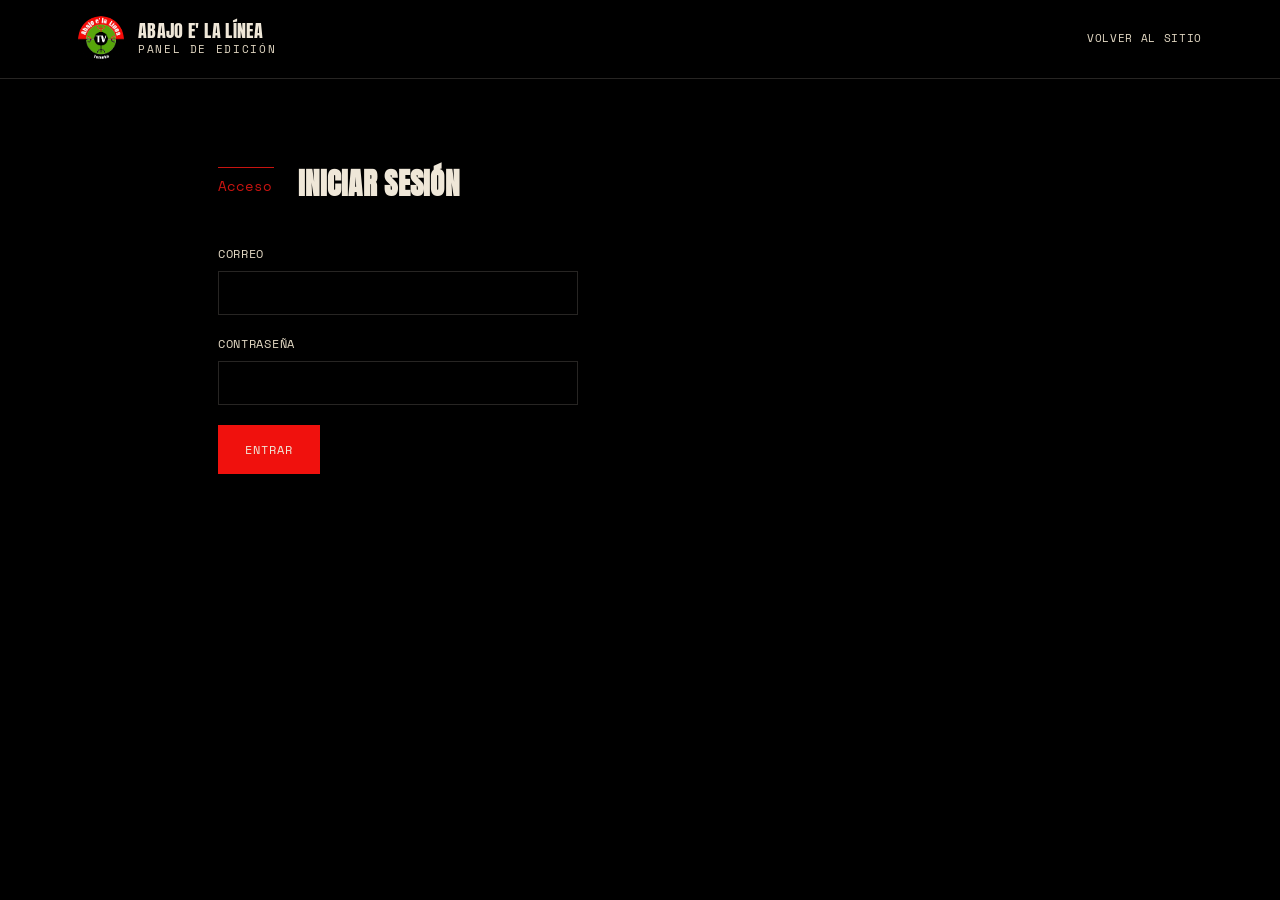
==== admin.html @ 312f8bff "Agregar panel de edición propio para publicar noticias manualmente - admin.html/admin.js: login con " ====
<!DOCTYPE html>
<html lang="es">
<head>
<meta charset="UTF-8">
<meta name="viewport" content="width=device-width, initial-scale=1.0">
<meta name="robots" content="noindex, nofollow">
<title>Panel de edición — Abajo e' la Línea</title>
<link rel="icon" type="image/png" href="logo.png">
<link rel="stylesheet" href="style.css">
</head>
<body>

<link rel="preconnect" href="https://fonts.googleapis.com">
<link href="https://fonts.googleapis.com/css2?family=Anton&family=Bitter:wght@400;500;600;700&family=Space+Mono:wght@400;700&display=swap" rel="stylesheet">

<header>
  <div class="header-inner">
    <div class="wordmark">
      <img src="logo.png" alt="Abajo e' la Línea TV" class="logo-img">
      <div class="wordmark-text">
        <span>Abajo e' la Línea</span>
        <span>Panel de edición</span>
      </div>
    </div>
    <nav>
      <a href="index.html">Volver al sitio</a>
    </nav>
    <button id="logoutBtn" class="live-pill" style="display:none; background:transparent; border:1px solid var(--cream-dim); cursor:pointer;">Cerrar sesión</button>
  </div>
</header>

<section id="admin">
  <div class="wrap" style="max-width:900px;">

    <!-- Login -->
    <form id="loginForm">
      <div class="section-head">
        <div class="section-num">Acceso</div>
        <h2 class="section-title" style="font-size:1.8rem;">Iniciar sesión</h2>
      </div>
      <div class="admin-field">
        <label for="email">Correo</label>
        <input type="email" id="email" required autocomplete="username">
      </div>
      <div class="admin-field">
        <label for="password">Contraseña</label>
        <input type="password" id="password" required autocomplete="current-password">
      </div>
      <p id="loginError" style="color:var(--red); font-size:0.85rem; display:none;"></p>
      <button type="submit" class="btn btn-solid">Entrar</button>
    </form>

    <!-- Panel -->
    <div id="panel" style="display:none;">
      <div class="section-head">
        <div class="section-num" id="formModeLabel">Nueva</div>
        <h2 class="section-title" style="font-size:1.8rem;">Publicación</h2>
      </div>

      <form id="articleForm">
        <input type="hidden" id="articleId">

        <div class="admin-field">
          <label for="title">Título</label>
          <input type="text" id="title" required>
        </div>

        <div class="admin-field">
          <label for="slug">Slug <button type="button" id="genSlug" class="btn btn-ghost" style="padding:4px 10px; font-size:0.65rem;">Generar desde título</button></label>
          <input type="text" id="slug" required>
        </div>

        <div class="admin-field">
          <label for="category">Categoría</label>
          <select id="category">
            <option value="Deportes">Deportes</option>
            <option value="Cultura">Cultura</option>
            <option value="Comunidad">Comunidad</option>
          </select>
        </div>

        <div class="admin-field">
          <label for="summary">Bajada (resumen corto)</label>
          <textarea id="summary" rows="2" required></textarea>
        </div>

        <div class="admin-field">
          <label for="content">Contenido (un párrafo por línea)</label>
          <textarea id="content" rows="8" required></textarea>
        </div>

        <div class="admin-field">
          <label for="imageFile">Imagen (sube un archivo o pega una URL abajo)</label>
          <input type="file" id="imageFile" accept="image/*">
        </div>
        <div class="admin-field">
          <label for="imageUrl">URL de imagen</label>
          <input type="text" id="imageUrl" placeholder="https://...">
        </div>

        <div class="admin-field">
          <label for="sourceUrl">Fuente original (link de Instagram, opcional)</label>
          <input type="text" id="sourceUrl" placeholder="https://www.instagram.com/p/...">
        </div>

        <div class="admin-field">
          <label for="author">Autor</label>
          <input type="text" id="author" value="Abajo e' la Línea">
        </div>

        <div class="admin-field">
          <label for="status">Estado</label>
          <select id="status">
            <option value="published">Publicado</option>
            <option value="draft">Borrador</option>
          </select>
        </div>

        <div class="admin-field">
          <label for="publishedAt">Fecha de publicación</label>
          <input type="datetime-local" id="publishedAt" required>
        </div>

        <p id="formError" style="color:var(--red); font-size:0.85rem; display:none;"></p>
        <p id="formSuccess" style="color:var(--green); font-size:0.85rem; display:none;"></p>

        <div style="display:flex; gap:12px; margin-top:8px;">
          <button type="submit" class="btn btn-solid" id="saveBtn">Guardar</button>
          <button type="button" class="btn btn-ghost" id="newBtn">Nueva publicación</button>
        </div>
      </form>

      <div class="section-head" style="margin-top:64px;">
        <div class="section-num">Todas</div>
        <h2 class="section-title" style="font-size:1.8rem;">Publicaciones</h2>
      </div>
      <div id="articleList"></div>
    </div>

  </div>
</section>

<script type="module" src="admin.js"></script>

</body>
</html>
---- style.css ----
:root{
    --ink:#000000;
    --ink-soft:#000000;
    --cream:#efe7d8;
    --cream-dim:#e2d8c3;
    --red:#f0110d;
    --red-dark:#a8130f;
    --ochre:#c81410;
    --green:#58a60c;
    --green-deep:#2e5610;
    --line: rgba(239,231,216,0.16);
  }

  *{box-sizing:border-box; margin:0; padding:0;}

  body{
    background:var(--ink);
    color:var(--cream);
    font-family:'Bitter', Georgia, serif;
    line-height:1.55;
    overflow-x:hidden;
  }

  h1,h2,h3, .display{
    font-family:'Anton', 'Arial Narrow', sans-serif;
    text-transform:uppercase;
    letter-spacing:0.01em;
    line-height:0.95;
  }

  .mono{
    font-family:'Space Mono', monospace;
    letter-spacing:0.06em;
    text-transform:uppercase;
  }

  a{color:inherit; text-decoration:none;}

  ::selection{background:var(--red); color:var(--cream);}

  img{max-width:100%; display:block;}

  .wrap{
    max-width:1180px;
    margin:0 auto;
    padding:0 28px;
  }

  /* ---------- HEADER ---------- */
  header{
    position:sticky; top:0; z-index:50;
    background:rgba(0,0,0,0.92);
    backdrop-filter:blur(6px);
    border-bottom:1px solid var(--line);
  }
  .header-inner{
    display:flex; align-items:center; justify-content:space-between;
    padding:16px 28px;
    max-width:1180px; margin:0 auto;
  }
  .wordmark{
    display:flex; align-items:center; gap:14px;
  }
  .logo-img{width:46px; height:46px; border-radius:50%; flex-shrink:0;}
  .wordmark-text{
    font-family:'Anton', sans-serif;
    text-transform:uppercase;
    font-size:1.1rem;
    letter-spacing:0.02em;
    display:flex; flex-direction:column; line-height:0.95;
  }
  .wordmark-text span:first-child{color:var(--cream);}
  .wordmark-text span:last-child{color:var(--cream-dim); font-size:0.62em; letter-spacing:0.15em; margin-top:4px; font-family:'Space Mono',monospace; text-transform:uppercase;}

  nav{display:flex; align-items:center; gap:18px; flex-wrap:wrap;}
  nav a{
    font-family:'Space Mono', monospace;
    font-size:0.7rem;
    text-transform:uppercase;
    letter-spacing:0.06em;
    color:var(--cream-dim);
    position:relative;
    padding-bottom:3px;
    white-space:nowrap;
  }
  nav a:hover{color:var(--cream);}
  nav a::after{
    content:'';
    position:absolute; left:0; bottom:0;
    width:0; height:1px; background:var(--red);
    transition:width .25s ease;
  }
  nav a:hover::after{width:100%;}

  .live-pill{
    display:inline-flex; align-items:center; gap:8px;
    background:var(--red);
    color:var(--cream);
    padding:8px 16px;
    border-radius:100px;
    font-family:'Space Mono', monospace;
    font-size:0.72rem;
    letter-spacing:0.1em;
    white-space:nowrap;
  }
  .live-dot{
    width:8px; height:8px; border-radius:50%;
    background:var(--cream);
    animation:pulse 1.6s ease-in-out infinite;
  }
  @keyframes pulse{
    0%,100%{opacity:1; transform:scale(1);}
    50%{opacity:0.35; transform:scale(0.8);}
  }

  .nav-toggle{display:none;}

  /* ---------- HERO ---------- */
  .hero{
    position:relative;
    padding:64px 0 90px;
    border-bottom:1px solid var(--line);
    overflow:hidden;
  }
  .hero::before{
    content:'';
    position:absolute; inset:0;
    background:#000;
    pointer-events:none;
  }
  .hero-grid{
    position:relative;
    display:grid;
    grid-template-columns:1.05fr 0.95fr;
    gap:56px;
    align-items:center;
  }
  .eyebrow{
    font-family:'Space Mono', monospace;
    font-size:0.75rem;
    letter-spacing:0.16em;
    text-transform:uppercase;
    color:var(--ochre);
    display:flex; align-items:center; gap:10px;
    margin-bottom:18px;
  }
  .eyebrow::before{content:'—'; color:var(--red);}
  h1.hero-title{
    font-size:clamp(2.6rem, 5.4vw, 4.4rem);
    color:var(--cream);
  }
  h1.hero-title em{
    font-style:normal;
    color:var(--red);
    -webkit-text-stroke:1px var(--cream);
  }
  .hero-copy{
    margin-top:22px;
    max-width:46ch;
    color:var(--cream-dim);
    font-size:1.05rem;
  }
  .hero-actions{
    margin-top:32px;
    display:flex; gap:16px; flex-wrap:wrap;
  }
  .btn{
    display:inline-flex; align-items:center; gap:10px;
    padding:14px 26px;
    font-family:'Space Mono', monospace;
    font-size:0.78rem;
    letter-spacing:0.08em;
    text-transform:uppercase;
    border:1px solid var(--cream);
    transition:all .2s ease;
  }
  .btn-solid{background:var(--red); border-color:var(--red); color:var(--cream);}
  .btn-solid:hover{background:var(--red-dark); border-color:var(--red-dark);}
  .btn-ghost:hover{background:var(--red); color:var(--cream); border-color:var(--red);}

  .player-card{
    position:relative;
    background:var(--ink-soft);
    border:1px solid var(--line);
    padding:14px;
  }
  .player-card::before{
    content:'';
    position:absolute; top:-8px; left:-8px; right:8px; bottom:8px;
    border:1px solid var(--red);
    z-index:-1;
  }
  .player-topbar{
    display:flex; align-items:center; justify-content:space-between;
    margin-bottom:12px;
    padding:0 4px;
  }
  .channel-tag{
    font-family:'Space Mono', monospace;
    font-size:0.72rem;
    letter-spacing:0.08em;
    color:var(--cream-dim);
  }
  .video-frame{
    position:relative;
    width:100%;
    aspect-ratio:16/9;
    background:#000;
    overflow:hidden;
  }
  video{width:100%; height:100%; object-fit:cover; display:block;}
  video:fullscreen{object-fit:contain; background:#000;}
  video:-webkit-full-screen{object-fit:contain; background:#000;}
  .video-msg{
    position:absolute; inset:0;
    display:flex; align-items:center; justify-content:center;
    flex-direction:column; gap:10px;
    padding:20px; text-align:center;
    color:var(--cream-dim);
    font-family:'Space Mono', monospace;
    font-size:0.8rem;
    background:#000;
  }
  .video-msg.hidden{display:none;}
  .player-caption{
    margin-top:12px;
    font-family:'Space Mono', monospace;
    font-size:0.7rem;
    color:var(--cream-dim);
    display:flex; justify-content:space-between; gap:12px; flex-wrap:wrap;
    padding:0 4px;
  }

  /* ---------- SECTIONS shared ---------- */
  section{padding:88px 0;}
  .section-head{
    display:grid;
    grid-template-columns:auto 1fr;
    gap:24px;
    align-items:end;
    margin-bottom:48px;
  }
  .section-num{
    font-family:'Space Mono', monospace;
    font-size:0.85rem;
    color:var(--ochre);
    border-top:1px solid var(--ochre);
    padding-top:8px;
    width:56px;
  }
  .section-title{font-size:clamp(2rem, 3.6vw, 3rem); color:var(--cream);}

  /* ---------- QUIENES SOMOS ---------- */
  .somos{
    background:var(--cream);
    color:var(--ink);
    border-top:1px solid var(--line);
    border-bottom:1px solid var(--line);
  }
  .somos .section-num{color:var(--red); border-top-color:var(--red);}
  .somos-grid{
    display:grid;
    grid-template-columns:1fr 1fr;
    gap:64px;
    align-items:start;
  }
  .somos p{margin-bottom:18px; color:#3a352b; max-width:52ch;}
  .somos p:first-of-type{
    font-size:1.2rem;
    color:var(--ink);
    font-weight:600;
  }
  .flag-strip{
    display:flex; gap:10px; margin-top:24px;
  }
  .flag-strip span{
    width:34px; height:6px; display:block;
  }

  .fact-list{display:flex; flex-direction:column; gap:0;}
  .fact{
    padding:22px 0;
    border-bottom:1px solid rgba(23,20,15,0.14);
    display:grid; grid-template-columns:100px 1fr; gap:20px;
  }
  .fact:first-child{border-top:1px solid rgba(23,20,15,0.14);}
  .fact-label{
    font-family:'Space Mono', monospace;
    font-size:0.7rem;
    letter-spacing:0.08em;
    text-transform:uppercase;
    color:var(--red);
  }
  .fact-value{font-size:1.02rem; color:var(--ink);}

  /* ---------- SINTONIZAR ---------- */
  .sintonizar-grid{
    display:grid;
    grid-template-columns:repeat(3, 1fr);
    gap:1px;
    background:var(--line);
    border:1px solid var(--line);
  }
  .sint-card{
    background:var(--ink);
    padding:36px 30px;
  }
  .sint-card .n{
    font-family:'Anton', sans-serif;
    font-size:2.6rem;
    color:var(--red);
    line-height:1;
    margin-bottom:16px;
  }
  .sint-card h3{
    font-size:1.15rem;
    color:var(--cream);
    margin-bottom:10px;
    letter-spacing:0.01em;
  }
  .sint-card p{color:var(--cream-dim); font-size:0.94rem; max-width:32ch;}

  /* ---------- PROGRAMAS ---------- */
  .programas-grid{
    display:grid;
    grid-template-columns:repeat(3, 1fr);
    gap:24px;
  }
  .prog-card{
    border:1px solid var(--line);
    padding:28px 24px;
    background:var(--ink-soft);
    transition:border-color .2s ease, transform .2s ease;
  }
  .prog-card:hover{border-color:var(--ochre); transform:translateY(-4px);}
  .prog-tag{
    font-family:'Space Mono', monospace;
    font-size:0.68rem;
    color:var(--ochre);
    letter-spacing:0.1em;
    text-transform:uppercase;
    margin-bottom:14px;
    display:block;
  }
  .prog-card h3{font-size:1.3rem; color:var(--cream); margin-bottom:10px;}
  .prog-card p{color:var(--cream-dim); font-size:0.92rem;}

  .note-inline{
    margin-top:28px;
    font-family:'Space Mono', monospace;
    font-size:0.72rem;
    color:var(--ochre);
    border-left:2px solid var(--ochre);
    padding-left:14px;
  }

  .section-subhead{
    display:flex; align-items:center; gap:16px;
    margin-bottom:22px;
  }
  .section-subhead::after{content:''; flex:1; height:1px; background:var(--line);}

  /* ---------- REDES ---------- */
  .redes{
    background:var(--green);
    border-top:1px solid var(--line);
    border-bottom:1px solid var(--line);
  }
  .redes-inner{
    display:flex; align-items:center; justify-content:space-between;
    flex-wrap:wrap; gap:32px;
  }
  .redes h2{color:var(--cream); font-size:clamp(1.8rem,3.4vw,2.6rem); max-width:16ch;}
  .redes p{color:rgba(239,231,216,0.75); margin-top:14px; max-width:42ch;}
  .social-links{display:flex; gap:14px; flex-wrap:wrap;}
  .social-link{
    padding:14px 22px;
    border:1px solid rgba(239,231,216,0.4);
    font-family:'Space Mono', monospace;
    font-size:0.78rem;
    letter-spacing:0.06em;
    text-transform:uppercase;
    color:var(--cream);
  }
  .social-link:hover{background:var(--cream); color:var(--green);}

  /* ---------- FOOTER ---------- */
  footer{padding:56px 0 36px;}
  .footer-grid{
    display:flex; justify-content:space-between; align-items:flex-end;
    flex-wrap:wrap; gap:24px;
    padding-bottom:24px;
    border-bottom:1px solid var(--line);
    margin-bottom:20px;
  }
  .footer-wordmark{font-family:'Anton', sans-serif; font-size:1.4rem; text-transform:uppercase; color:var(--cream);}
  .footer-meta{
    font-family:'Space Mono', monospace;
    font-size:0.7rem;
    color:var(--cream-dim);
    text-align:right;
  }
  .footer-bottom{
    display:flex; justify-content:space-between; flex-wrap:wrap; gap:12px;
    font-family:'Space Mono', monospace;
    font-size:0.68rem;
    color:var(--cream-dim);
  }

  /* ---------- RESPONSIVE ---------- */
  @media (max-width: 900px){
    nav{display:none;}
    .hero-grid{grid-template-columns:1fr;}
    .somos-grid{grid-template-columns:1fr; gap:36px;}
    .sintonizar-grid{grid-template-columns:1fr;}
    .programas-grid{grid-template-columns:1fr;}
    .redes-inner{flex-direction:column; align-items:flex-start;}
  }

  @media (prefers-reduced-motion: reduce){
    .live-dot{animation:none;}
  }

  /* ---------- ADMIN ---------- */
  .admin-field{margin-bottom:20px;}
  .admin-field label{
    display:flex; align-items:center; gap:12px; justify-content:space-between;
    font-family:'Space Mono', monospace;
    font-size:0.72rem;
    letter-spacing:0.06em;
    text-transform:uppercase;
    color:var(--cream-dim);
    margin-bottom:8px;
  }
  .admin-field input[type="text"],
  .admin-field input[type="email"],
  .admin-field input[type="password"],
  .admin-field input[type="datetime-local"],
  .admin-field input[type="file"],
  .admin-field select,
  .admin-field textarea{
    width:100%;
    background:var(--ink-soft);
    border:1px solid var(--line);
    color:var(--cream);
    padding:12px 14px;
    font-family:'Bitter', Georgia, serif;
    font-size:0.95rem;
  }
  .admin-field textarea{resize:vertical;}
  .admin-field input:focus, .admin-field select:focus, .admin-field textarea:focus{
    outline:none; border-color:var(--red);
  }
  #loginForm{max-width:360px;}
  .admin-row{
    display:flex; align-items:center; justify-content:space-between; gap:16px;
    padding:16px 0;
    border-bottom:1px solid var(--line);
    flex-wrap:wrap;
  }
  .admin-row .meta{color:var(--cream-dim); font-family:'Space Mono', monospace; font-size:0.72rem;}
  .admin-row .actions{display:flex; gap:10px;}
  .admin-row .actions button{
    background:transparent; border:1px solid var(--cream-dim); color:var(--cream);
    padding:6px 12px; font-family:'Space Mono', monospace; font-size:0.68rem;
    text-transform:uppercase; cursor:pointer;
  }
  .admin-row .actions button:hover{border-color:var(--red); color:var(--red);}
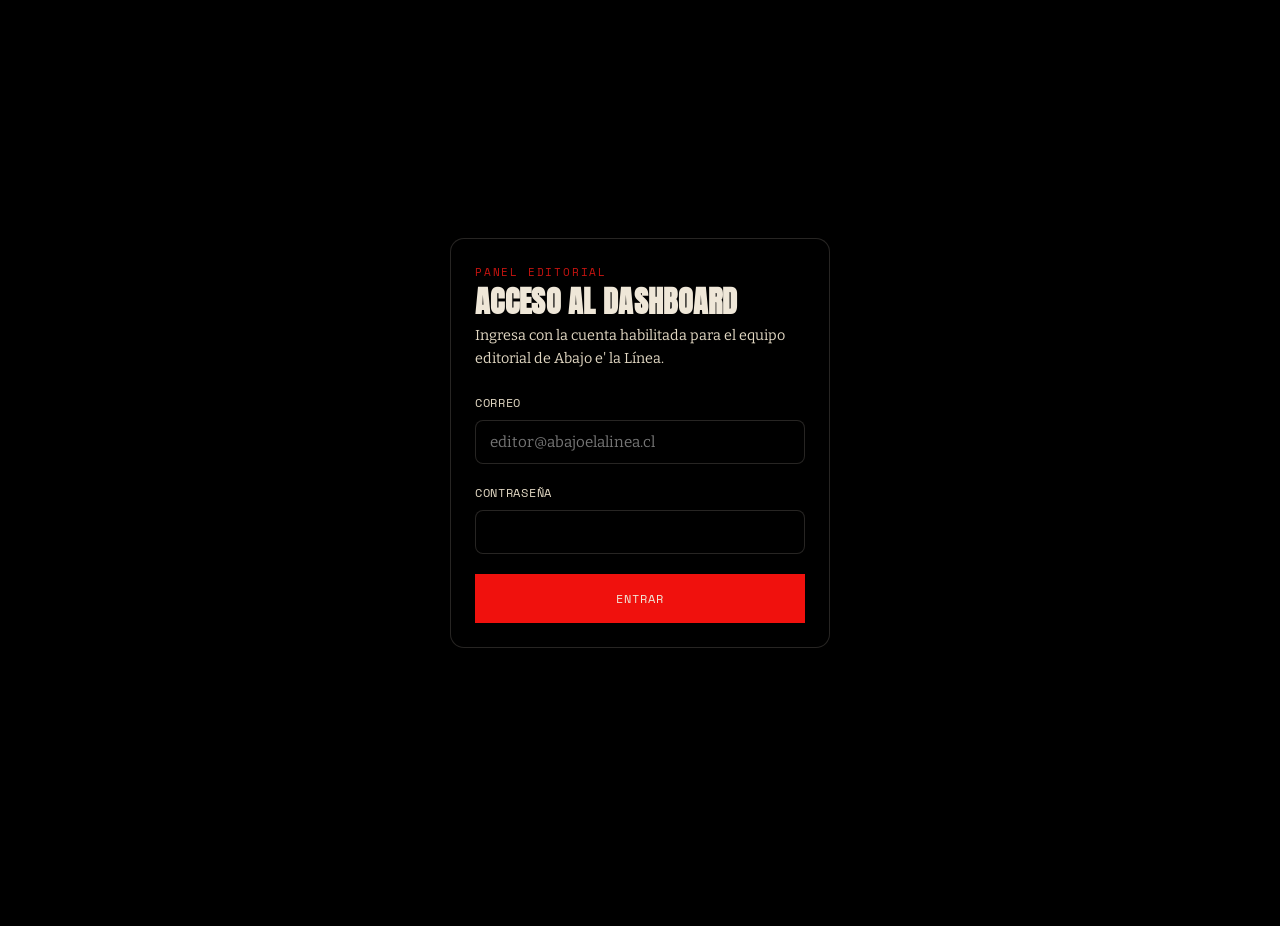
==== commit eff44aa9: "Rediseñar el dashboard con la misma estructura que el panel de Winforma - Barra superior con título," ====
--- a/admin.html
+++ b/admin.html
@@ -4,7 +4,7 @@
 <meta charset="UTF-8">
 <meta name="viewport" content="width=device-width, initial-scale=1.0">
 <meta name="robots" content="noindex, nofollow">
-<title>Panel de edición — Abajo e' la Línea</title>
+<title>Dashboard — Abajo e' la Línea</title>
 <link rel="icon" type="image/png" href="logo.png">
 <link rel="stylesheet" href="style.css">
 </head>
@@ -13,130 +13,150 @@
 <link rel="preconnect" href="https://fonts.googleapis.com">
 <link href="https://fonts.googleapis.com/css2?family=Anton&family=Bitter:wght@400;500;600;700&family=Space+Mono:wght@400;700&display=swap" rel="stylesheet">
 
-<header>
-  <div class="header-inner">
-    <div class="wordmark">
-      <img src="logo.png" alt="Abajo e' la Línea TV" class="logo-img">
-      <div class="wordmark-text">
-        <span>Abajo e' la Línea</span>
-        <span>Panel de edición</span>
-      </div>
-    </div>
-    <nav>
-      <a href="index.html">Volver al sitio</a>
-    </nav>
-    <button id="logoutBtn" class="live-pill" style="display:none; background:transparent; border:1px solid var(--cream-dim); cursor:pointer;">Cerrar sesión</button>
-  </div>
-</header>
-
 <section id="admin">
-  <div class="wrap" style="max-width:900px;">
+  <div class="wrap" style="max-width:1080px; padding-top:40px; padding-bottom:80px;">
 
     <!-- Login -->
-    <form id="loginForm">
-      <div class="section-head">
-        <div class="section-num">Acceso</div>
-        <h2 class="section-title" style="font-size:1.8rem;">Iniciar sesión</h2>
-      </div>
-      <div class="admin-field">
-        <label for="email">Correo</label>
-        <input type="email" id="email" required autocomplete="username">
-      </div>
-      <div class="admin-field">
-        <label for="password">Contraseña</label>
-        <input type="password" id="password" required autocomplete="current-password">
-      </div>
-      <p id="loginError" style="color:var(--red); font-size:0.85rem; display:none;"></p>
-      <button type="submit" class="btn btn-solid">Entrar</button>
-    </form>
+    <div id="loginScreen" style="min-height:70vh; display:flex; align-items:center;">
+      <form id="loginForm" class="admin-card" style="max-width:380px;">
+        <p class="admin-eyebrow">Panel editorial</p>
+        <h1 class="section-title" style="font-size:1.9rem; margin-top:6px;">Acceso al dashboard</h1>
+        <p style="color:var(--cream-dim); font-size:0.9rem; margin-top:10px;">Ingresa con la cuenta habilitada para el equipo editorial de Abajo e' la Línea.</p>
 
-    <!-- Panel -->
-    <div id="panel" style="display:none;">
-      <div class="section-head">
-        <div class="section-num" id="formModeLabel">Nueva</div>
-        <h2 class="section-title" style="font-size:1.8rem;">Publicación</h2>
+        <div class="admin-field" style="margin-top:24px;">
+          <label for="email">Correo</label>
+          <input type="email" id="email" placeholder="editor@abajoelalinea.cl" required autocomplete="username">
+        </div>
+        <div class="admin-field">
+          <label for="password">Contraseña</label>
+          <input type="password" id="password" required autocomplete="current-password">
+        </div>
+        <p id="loginError" style="color:var(--red); font-size:0.85rem; display:none;"></p>
+        <button type="submit" class="btn btn-solid" style="width:100%; justify-content:center;" id="loginBtn">Entrar</button>
+      </form>
+    </div>
+
+    <!-- Dashboard -->
+    <div id="dashboard" style="display:none;">
+
+      <div class="admin-card admin-topbar">
+        <div>
+          <p class="admin-eyebrow">Dashboard</p>
+          <h1 class="section-title" style="font-size:1.9rem;">Gestión manual de noticias</h1>
+          <p style="color:var(--cream-dim); font-size:0.85rem; margin-top:4px;">Sesión activa como <span id="sessionEmail"></span></p>
+        </div>
+        <div style="display:flex; gap:10px; flex-wrap:wrap;">
+          <button type="button" class="btn btn-ghost" id="refreshBtn">Actualizar</button>
+          <button type="button" class="btn btn-ghost" id="newBtn">+ Nueva noticia</button>
+          <button type="button" class="btn btn-ghost" id="logoutBtn">Salir</button>
+        </div>
       </div>
 
-      <form id="articleForm">
-        <input type="hidden" id="articleId">
+      <div class="admin-tabbar">
+        <button type="button" class="admin-tab active" data-tab="list">Noticias</button>
+        <button type="button" class="admin-tab" data-tab="editor">Editor</button>
+      </div>
 
-        <div class="admin-field">
-          <label for="title">Título</label>
-          <input type="text" id="title" required>
+      <!-- Tab: lista -->
+      <div data-panel="list">
+        <div id="categoryFilters" class="admin-pillbar"></div>
+        <div id="articleList"></div>
+      </div>
+
+      <!-- Tab: editor -->
+      <div data-panel="editor" class="admin-card" style="display:none;">
+        <div style="display:flex; justify-content:space-between; align-items:flex-start; flex-wrap:wrap; gap:12px; margin-bottom:24px;">
+          <div>
+            <h2 style="font-family:'Anton',sans-serif; text-transform:uppercase; font-size:1.3rem;" id="editorTitle">Nueva noticia</h2>
+            <p style="color:var(--cream-dim); font-size:0.85rem;">Puedes guardar como borrador o publicar de inmediato.</p>
+          </div>
+          <a href="#" target="_blank" id="viewLink" class="btn btn-ghost" style="display:none; padding:8px 16px; font-size:0.68rem;">Ver noticia</a>
         </div>
 
-        <div class="admin-field">
-          <label for="slug">Slug <button type="button" id="genSlug" class="btn btn-ghost" style="padding:4px 10px; font-size:0.65rem;">Generar desde título</button></label>
-          <input type="text" id="slug" required>
-        </div>
+        <form id="articleForm">
+          <input type="hidden" id="articleId">
 
-        <div class="admin-field">
-          <label for="category">Categoría</label>
-          <select id="category">
-            <option value="Deportes">Deportes</option>
-            <option value="Cultura">Cultura</option>
-            <option value="Comunidad">Comunidad</option>
-          </select>
-        </div>
+          <div class="admin-field">
+            <label for="title">Título</label>
+            <input type="text" id="title" placeholder="Título de la noticia" required>
+          </div>
 
-        <div class="admin-field">
-          <label for="summary">Bajada (resumen corto)</label>
-          <textarea id="summary" rows="2" required></textarea>
-        </div>
+          <div class="admin-grid-2">
+            <div class="admin-field">
+              <label for="slug">Slug <button type="button" id="genSlug" class="admin-inline-link">Generar desde título</button></label>
+              <input type="text" id="slug" placeholder="slug-de-la-noticia" required>
+            </div>
+            <div class="admin-field">
+              <label for="author">Autor</label>
+              <input type="text" id="author" placeholder="Abajo e' la Línea" required>
+            </div>
+            <div class="admin-field">
+              <label for="category">Categoría</label>
+              <select id="category">
+                <option value="Deportes">Deportes</option>
+                <option value="Cultura">Cultura</option>
+                <option value="Comunidad">Comunidad</option>
+              </select>
+            </div>
+            <div class="admin-field">
+              <label for="status">Estado</label>
+              <select id="status">
+                <option value="draft">Borrador</option>
+                <option value="published">Publicado</option>
+                <option value="archived">Archivado</option>
+              </select>
+            </div>
+            <div class="admin-field" style="grid-column:1 / -1;">
+              <label for="publishedAt">Fecha de publicación</label>
+              <input type="datetime-local" id="publishedAt" required>
+            </div>
+          </div>
 
-        <div class="admin-field">
-          <label for="content">Contenido (un párrafo por línea)</label>
-          <textarea id="content" rows="8" required></textarea>
-        </div>
+          <div class="admin-field">
+            <label for="summary">Bajada</label>
+            <textarea id="summary" rows="2" placeholder="Resumen de la noticia" required></textarea>
+          </div>
 
-        <div class="admin-field">
-          <label for="imageFile">Imagen (sube un archivo o pega una URL abajo)</label>
-          <input type="file" id="imageFile" accept="image/*">
-        </div>
-        <div class="admin-field">
-          <label for="imageUrl">URL de imagen</label>
-          <input type="text" id="imageUrl" placeholder="https://...">
-        </div>
+          <div class="admin-field">
+            <label for="content">Contenido</label>
+            <p style="color:var(--cream-dim); font-size:0.78rem; margin-bottom:8px;">Un párrafo por línea — se convierten automáticamente en párrafos.</p>
+            <textarea id="content" rows="9" required></textarea>
+          </div>
 
-        <div class="admin-field">
-          <label for="sourceUrl">Fuente original (link de Instagram, opcional)</label>
-          <input type="text" id="sourceUrl" placeholder="https://www.instagram.com/p/...">
-        </div>
+          <div class="admin-grid-2">
+            <div class="admin-field">
+              <label for="sourceUrl">Fuente original</label>
+              <input type="text" id="sourceUrl" placeholder="https://www.instagram.com/p/...">
+            </div>
+            <div class="admin-field">
+              <label for="imageUrl">URL de imagen</label>
+              <input type="text" id="imageUrl" placeholder="https://...">
+            </div>
+          </div>
 
-        <div class="admin-field">
-          <label for="author">Autor</label>
-          <input type="text" id="author" value="Abajo e' la Línea">
-        </div>
+          <div class="admin-upload">
+            <div>
+              <p style="font-weight:600;">Subir imagen</p>
+              <p style="color:var(--cream-dim); font-size:0.82rem;">Tamaño recomendado: 1200 × 675 px.</p>
+            </div>
+            <label for="imageFile" class="btn btn-solid" style="cursor:pointer; padding:10px 20px;" id="imageFileLabel">Elegir archivo</label>
+            <input type="file" id="imageFile" accept="image/*" style="display:none;">
+          </div>
+          <img id="imagePreview" style="display:none; margin-top:16px; width:100%; max-height:280px; object-fit:cover; border:1px solid var(--line);">
 
-        <div class="admin-field">
-          <label for="status">Estado</label>
-          <select id="status">
-            <option value="published">Publicado</option>
-            <option value="draft">Borrador</option>
-          </select>
-        </div>
+          <p id="formError" style="color:var(--red); font-size:0.85rem; display:none; margin-top:16px;"></p>
+          <p id="formSuccess" style="color:var(--green); font-size:0.85rem; display:none; margin-top:16px;"></p>
 
-        <div class="admin-field">
-          <label for="publishedAt">Fecha de publicación</label>
-          <input type="datetime-local" id="publishedAt" required>
-        </div>
+          <div style="display:flex; gap:10px; justify-content:flex-end; margin-top:24px; flex-wrap:wrap;">
+            <button type="button" class="btn btn-ghost" id="deleteBtn" style="display:none; border-color:var(--red); color:var(--red);">Eliminar</button>
+            <button type="submit" class="btn btn-ghost" id="saveBtn">Guardar cambios</button>
+            <button type="button" class="btn btn-ghost" id="saveDraftBtn">Guardar como borrador</button>
+            <button type="button" class="btn btn-solid" id="publishBtn">Publicar ahora</button>
+          </div>
+        </form>
+      </div>
 
-        <p id="formError" style="color:var(--red); font-size:0.85rem; display:none;"></p>
-        <p id="formSuccess" style="color:var(--green); font-size:0.85rem; display:none;"></p>
-
-        <div style="display:flex; gap:12px; margin-top:8px;">
-          <button type="submit" class="btn btn-solid" id="saveBtn">Guardar</button>
-          <button type="button" class="btn btn-ghost" id="newBtn">Nueva publicación</button>
-        </div>
-      </form>
-
-      <div class="section-head" style="margin-top:64px;">
-        <div class="section-num">Todas</div>
-        <h2 class="section-title" style="font-size:1.8rem;">Publicaciones</h2>
-      </div>
-      <div id="articleList"></div>
     </div>
-
   </div>
 </section>
 
--- a/style.css
+++ b/style.css
@@ -422,6 +422,91 @@
   }
 
   /* ---------- ADMIN ---------- */
+  .admin-eyebrow{
+    font-family:'Space Mono', monospace;
+    font-size:0.7rem;
+    letter-spacing:0.16em;
+    text-transform:uppercase;
+    color:var(--ochre);
+  }
+  .admin-card{
+    background:var(--ink-soft);
+    border:1px solid var(--line);
+    border-radius:14px;
+    padding:24px;
+  }
+  .admin-topbar{
+    display:flex; align-items:center; justify-content:space-between;
+    gap:16px; flex-wrap:wrap;
+    margin-bottom:20px;
+  }
+  .admin-tabbar{
+    display:flex;
+    border:1px solid var(--line);
+    border-radius:12px;
+    overflow:hidden;
+    margin-bottom:20px;
+  }
+  .admin-tab{
+    flex:1;
+    padding:12px;
+    background:transparent;
+    border:none;
+    color:var(--cream-dim);
+    font-family:'Space Mono', monospace;
+    font-size:0.72rem;
+    letter-spacing:0.08em;
+    text-transform:uppercase;
+    cursor:pointer;
+    transition:all .2s ease;
+  }
+  .admin-tab.active{background:var(--red); color:var(--cream);}
+  .admin-tab:not(.active):hover{color:var(--cream);}
+
+  .admin-pillbar{display:flex; flex-wrap:wrap; gap:8px; margin-bottom:20px;}
+  .admin-pill{
+    background:transparent;
+    border:1px solid var(--line);
+    color:var(--cream-dim);
+    padding:6px 16px;
+    border-radius:100px;
+    font-family:'Space Mono', monospace;
+    font-size:0.68rem;
+    letter-spacing:0.06em;
+    text-transform:uppercase;
+    cursor:pointer;
+  }
+  .admin-pill.active{background:var(--red); border-color:var(--red); color:var(--cream);}
+
+  .admin-item{
+    display:block; width:100%; text-align:left;
+    background:var(--ink-soft);
+    border:1px solid var(--line);
+    border-radius:12px;
+    padding:16px 18px;
+    margin-bottom:10px;
+    cursor:pointer;
+    transition:border-color .2s ease;
+  }
+  .admin-item:hover{border-color:var(--ochre);}
+  .admin-item.selected{border-color:var(--red); background:rgba(240,17,13,0.06);}
+  .admin-item .cat{
+    font-family:'Space Mono', monospace; font-size:0.68rem; letter-spacing:0.1em;
+    text-transform:uppercase; color:var(--ochre);
+  }
+  .admin-item h3{
+    font-family:'Bitter', Georgia, serif; font-weight:700; text-transform:none;
+    font-size:1rem; margin-top:6px; line-height:1.3;
+  }
+  .admin-item .date{color:var(--cream-dim); font-size:0.75rem; margin-top:6px; font-family:'Space Mono', monospace;}
+  .admin-item .row-actions{display:flex; gap:10px; margin-top:12px;}
+  .admin-item .row-actions button{
+    background:transparent; border:1px solid var(--cream-dim); color:var(--cream);
+    padding:5px 12px; font-family:'Space Mono', monospace; font-size:0.65rem;
+    text-transform:uppercase; cursor:pointer; border-radius:6px;
+  }
+  .admin-item .row-actions button:hover{border-color:var(--red); color:var(--red);}
+
   .admin-field{margin-bottom:20px;}
   .admin-field label{
     display:flex; align-items:center; gap:12px; justify-content:space-between;
@@ -436,12 +521,12 @@
   .admin-field input[type="email"],
   .admin-field input[type="password"],
   .admin-field input[type="datetime-local"],
-  .admin-field input[type="file"],
   .admin-field select,
   .admin-field textarea{
     width:100%;
-    background:var(--ink-soft);
-    border:1px solid var(--line);
+    background:var(--ink);
+    border:1px solid var(--line);
+    border-radius:8px;
     color:var(--cream);
     padding:12px 14px;
     font-family:'Bitter', Georgia, serif;
@@ -451,18 +536,20 @@
   .admin-field input:focus, .admin-field select:focus, .admin-field textarea:focus{
     outline:none; border-color:var(--red);
   }
-  #loginForm{max-width:360px;}
-  .admin-row{
-    display:flex; align-items:center; justify-content:space-between; gap:16px;
-    padding:16px 0;
-    border-bottom:1px solid var(--line);
-    flex-wrap:wrap;
-  }
-  .admin-row .meta{color:var(--cream-dim); font-family:'Space Mono', monospace; font-size:0.72rem;}
-  .admin-row .actions{display:flex; gap:10px;}
-  .admin-row .actions button{
-    background:transparent; border:1px solid var(--cream-dim); color:var(--cream);
-    padding:6px 12px; font-family:'Space Mono', monospace; font-size:0.68rem;
-    text-transform:uppercase; cursor:pointer;
-  }
-  .admin-row .actions button:hover{border-color:var(--red); color:var(--red);}
+  .admin-inline-link{
+    background:none; border:none; padding:0; cursor:pointer;
+    color:var(--ochre); text-transform:none; letter-spacing:0; font-size:0.72rem;
+    text-decoration:underline;
+  }
+  .admin-grid-2{display:grid; grid-template-columns:1fr 1fr; gap:0 20px;}
+  .admin-upload{
+    display:flex; align-items:center; justify-content:space-between; gap:16px; flex-wrap:wrap;
+    border:1px dashed var(--line);
+    border-radius:12px;
+    padding:18px;
+  }
+  #loginForm{margin:0 auto;}
+
+  @media (max-width:700px){
+    .admin-grid-2{grid-template-columns:1fr;}
+  }
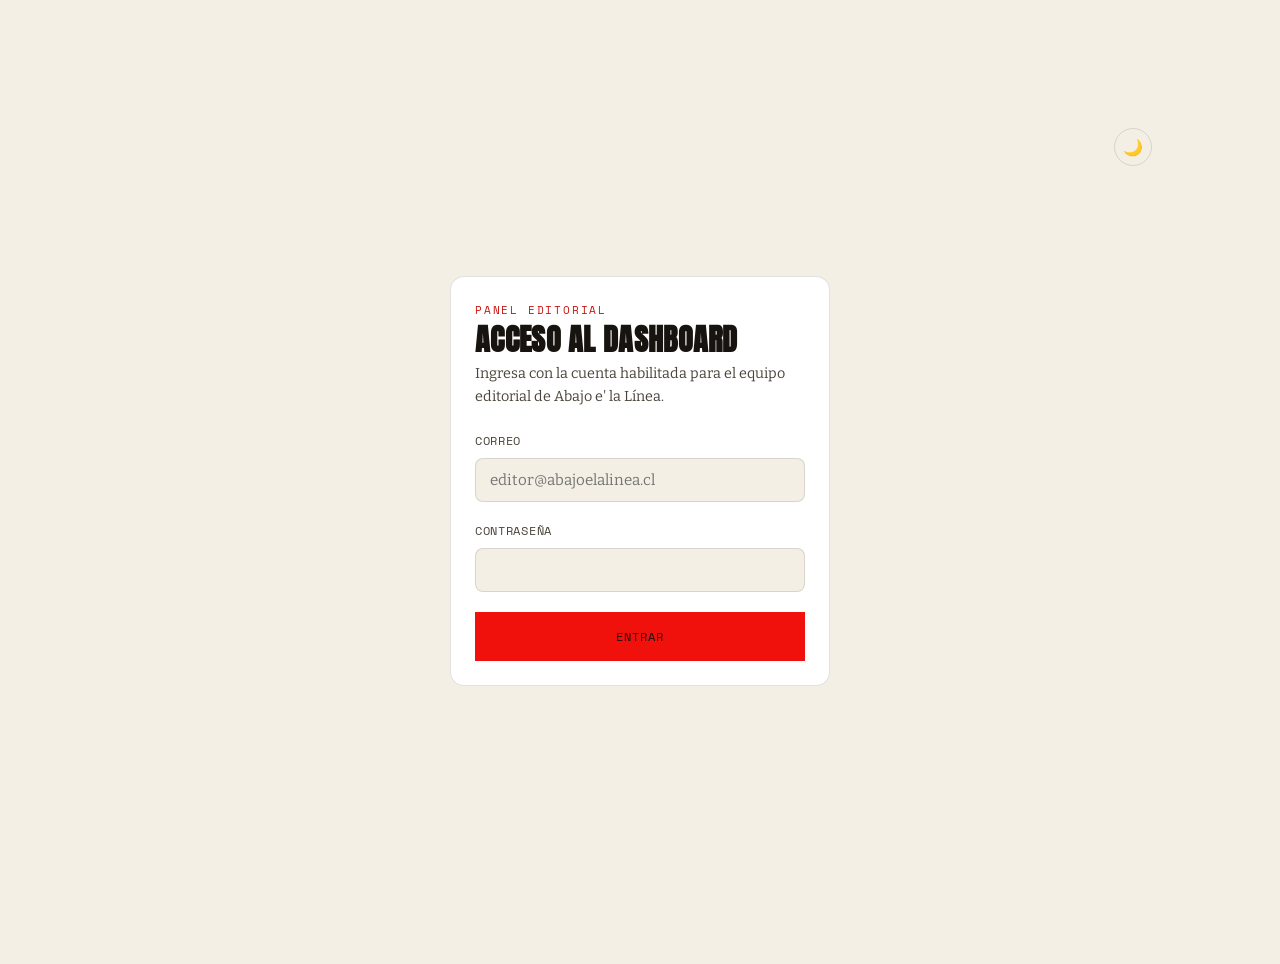
==== commit 6c6581dd: "Agregar modo claro/oscuro a todo el sitio - style.css: variables --ink/--cream/--line pasan a ser co" ====
--- a/admin.html
+++ b/admin.html
@@ -2,6 +2,7 @@
 <html lang="es">
 <head>
 <meta charset="UTF-8">
+<script>try{var t=localStorage.getItem("theme");if(t)document.documentElement.setAttribute("data-theme",t);}catch(e){}</script>
 <meta name="viewport" content="width=device-width, initial-scale=1.0">
 <meta name="robots" content="noindex, nofollow">
 <title>Dashboard — Abajo e' la Línea</title>
@@ -15,6 +16,10 @@
 
 <section id="admin">
   <div class="wrap" style="max-width:1080px; padding-top:40px; padding-bottom:80px;">
+
+    <div style="display:flex; justify-content:flex-end;">
+      <button class="theme-toggle" aria-label="Cambiar tema"></button>
+    </div>
 
     <!-- Login -->
     <div id="loginScreen" style="min-height:70vh; display:flex; align-items:center;">
@@ -161,6 +166,7 @@
 </section>
 
 <script type="module" src="admin.js"></script>
+<script src="theme.js" defer></script>
 
 </body>
 </html>
--- a/style.css
+++ b/style.css
@@ -9,7 +9,54 @@
     --green:#58a60c;
     --green-deep:#2e5610;
     --line: rgba(239,231,216,0.16);
-  }
+    --header-bg: rgba(0,0,0,0.92);
+
+    /* Fijos: el video en vivo y el bloque "manifiesto" no cambian con el tema,
+       para que siempre se lean bien encima del negro del video o del cream fijo. */
+    --fixed-dark:#000000;
+    --fixed-light-text:#efe7d8;
+    --fixed-light-text-dim:#e2d8c3;
+    --fixed-card-bg:#efe7d8;
+    --fixed-card-text:#171410;
+    --fixed-card-text-dim:#3a352b;
+  }
+
+  /* Sigue la preferencia del sistema mientras el usuario no haya elegido manualmente
+     (el botón de la nav marca data-theme y ese valor manda por sobre esto). */
+  @media (prefers-color-scheme: light){
+    :root:not([data-theme]){
+      --ink:#f4efe4;
+      --ink-soft:#ffffff;
+      --cream:#171410;
+      --cream-dim:#4a443a;
+      --line: rgba(23,20,15,0.12);
+      --header-bg: rgba(244,239,228,0.92);
+    }
+  }
+
+  :root[data-theme="light"]{
+    --ink:#f4efe4;
+    --ink-soft:#ffffff;
+    --cream:#171410;
+    --cream-dim:#4a443a;
+    --line: rgba(23,20,15,0.12);
+    --header-bg: rgba(244,239,228,0.92);
+  }
+
+  body{transition:background-color .2s ease, color .2s ease;}
+
+  .theme-toggle{
+    display:inline-flex; align-items:center; justify-content:center;
+    width:38px; height:38px;
+    border-radius:50%;
+    border:1px solid var(--line);
+    background:transparent;
+    color:var(--cream);
+    font-size:1rem;
+    cursor:pointer;
+    flex-shrink:0;
+  }
+  .theme-toggle:hover{border-color:var(--ochre);}
 
   *{box-sizing:border-box; margin:0; padding:0;}
 
@@ -49,7 +96,7 @@
   /* ---------- HEADER ---------- */
   header{
     position:sticky; top:0; z-index:50;
-    background:rgba(0,0,0,0.92);
+    background:var(--header-bg);
     backdrop-filter:blur(6px);
     border-bottom:1px solid var(--line);
   }
@@ -125,7 +172,7 @@
   .hero::before{
     content:'';
     position:absolute; inset:0;
-    background:#000;
+    background:var(--fixed-dark);
     pointer-events:none;
   }
   .hero-grid{
@@ -147,17 +194,17 @@
   .eyebrow::before{content:'—'; color:var(--red);}
   h1.hero-title{
     font-size:clamp(2.6rem, 5.4vw, 4.4rem);
-    color:var(--cream);
+    color:var(--fixed-light-text);
   }
   h1.hero-title em{
     font-style:normal;
     color:var(--red);
-    -webkit-text-stroke:1px var(--cream);
+    -webkit-text-stroke:1px var(--fixed-light-text);
   }
   .hero-copy{
     margin-top:22px;
     max-width:46ch;
-    color:var(--cream-dim);
+    color:var(--fixed-light-text-dim);
     font-size:1.05rem;
   }
   .hero-actions{
@@ -178,10 +225,17 @@
   .btn-solid:hover{background:var(--red-dark); border-color:var(--red-dark);}
   .btn-ghost:hover{background:var(--red); color:var(--cream); border-color:var(--red);}
 
+  /* Botones dentro del hero: se apoyan en el fondo siempre-oscuro, no en el tema. */
+  .hero .btn{border-color:var(--fixed-light-text); color:var(--fixed-light-text);}
+  .hero .btn-solid{color:var(--fixed-light-text);}
+  .hero .btn-ghost:hover{color:var(--fixed-light-text);}
+
+  /* El "marco de TV" (player-card, video, mensajes) queda siempre oscuro,
+     no sigue el tema — igual que la pantalla de un televisor apagado. */
   .player-card{
     position:relative;
-    background:var(--ink-soft);
-    border:1px solid var(--line);
+    background:var(--fixed-dark);
+    border:1px solid rgba(239,231,216,0.16);
     padding:14px;
   }
   .player-card::before{
@@ -199,34 +253,34 @@
     font-family:'Space Mono', monospace;
     font-size:0.72rem;
     letter-spacing:0.08em;
-    color:var(--cream-dim);
+    color:var(--fixed-light-text-dim);
   }
   .video-frame{
     position:relative;
     width:100%;
     aspect-ratio:16/9;
-    background:#000;
+    background:var(--fixed-dark);
     overflow:hidden;
   }
   video{width:100%; height:100%; object-fit:cover; display:block;}
-  video:fullscreen{object-fit:contain; background:#000;}
-  video:-webkit-full-screen{object-fit:contain; background:#000;}
+  video:fullscreen{object-fit:contain; background:var(--fixed-dark);}
+  video:-webkit-full-screen{object-fit:contain; background:var(--fixed-dark);}
   .video-msg{
     position:absolute; inset:0;
     display:flex; align-items:center; justify-content:center;
     flex-direction:column; gap:10px;
     padding:20px; text-align:center;
-    color:var(--cream-dim);
+    color:var(--fixed-light-text-dim);
     font-family:'Space Mono', monospace;
     font-size:0.8rem;
-    background:#000;
+    background:var(--fixed-dark);
   }
   .video-msg.hidden{display:none;}
   .player-caption{
     margin-top:12px;
     font-family:'Space Mono', monospace;
     font-size:0.7rem;
-    color:var(--cream-dim);
+    color:var(--fixed-light-text-dim);
     display:flex; justify-content:space-between; gap:12px; flex-wrap:wrap;
     padding:0 4px;
   }
@@ -251,23 +305,25 @@
   .section-title{font-size:clamp(2rem, 3.6vw, 3rem); color:var(--cream);}
 
   /* ---------- QUIENES SOMOS ---------- */
+  /* Tarjeta fija clara ("recuadro impreso"), no sigue el tema en ningún sentido. */
   .somos{
-    background:var(--cream);
-    color:var(--ink);
+    background:var(--fixed-card-bg);
+    color:var(--fixed-card-text);
     border-top:1px solid var(--line);
     border-bottom:1px solid var(--line);
   }
   .somos .section-num{color:var(--red); border-top-color:var(--red);}
+  .somos .section-title{color:var(--fixed-card-text);}
   .somos-grid{
     display:grid;
     grid-template-columns:1fr 1fr;
     gap:64px;
     align-items:start;
   }
-  .somos p{margin-bottom:18px; color:#3a352b; max-width:52ch;}
+  .somos p{margin-bottom:18px; color:var(--fixed-card-text-dim); max-width:52ch;}
   .somos p:first-of-type{
     font-size:1.2rem;
-    color:var(--ink);
+    color:var(--fixed-card-text);
     font-weight:600;
   }
   .flag-strip{
@@ -291,7 +347,7 @@
     text-transform:uppercase;
     color:var(--red);
   }
-  .fact-value{font-size:1.02rem; color:var(--ink);}
+  .fact-value{font-size:1.02rem; color:var(--fixed-card-text);}
 
   /* ---------- SINTONIZAR ---------- */
   .sintonizar-grid{
@@ -370,7 +426,8 @@
     display:flex; align-items:center; justify-content:space-between;
     flex-wrap:wrap; gap:32px;
   }
-  .redes h2{color:var(--cream); font-size:clamp(1.8rem,3.4vw,2.6rem); max-width:16ch;}
+  /* Texto fijo claro: el fondo siempre es verde, sin importar el tema. */
+  .redes h2{color:var(--fixed-light-text); font-size:clamp(1.8rem,3.4vw,2.6rem); max-width:16ch;}
   .redes p{color:rgba(239,231,216,0.75); margin-top:14px; max-width:42ch;}
   .social-links{display:flex; gap:14px; flex-wrap:wrap;}
   .social-link{
@@ -380,9 +437,9 @@
     font-size:0.78rem;
     letter-spacing:0.06em;
     text-transform:uppercase;
-    color:var(--cream);
-  }
-  .social-link:hover{background:var(--cream); color:var(--green);}
+    color:var(--fixed-light-text);
+  }
+  .social-link:hover{background:var(--fixed-light-text); color:var(--green);}
 
   /* ---------- FOOTER ---------- */
   footer{padding:56px 0 36px;}
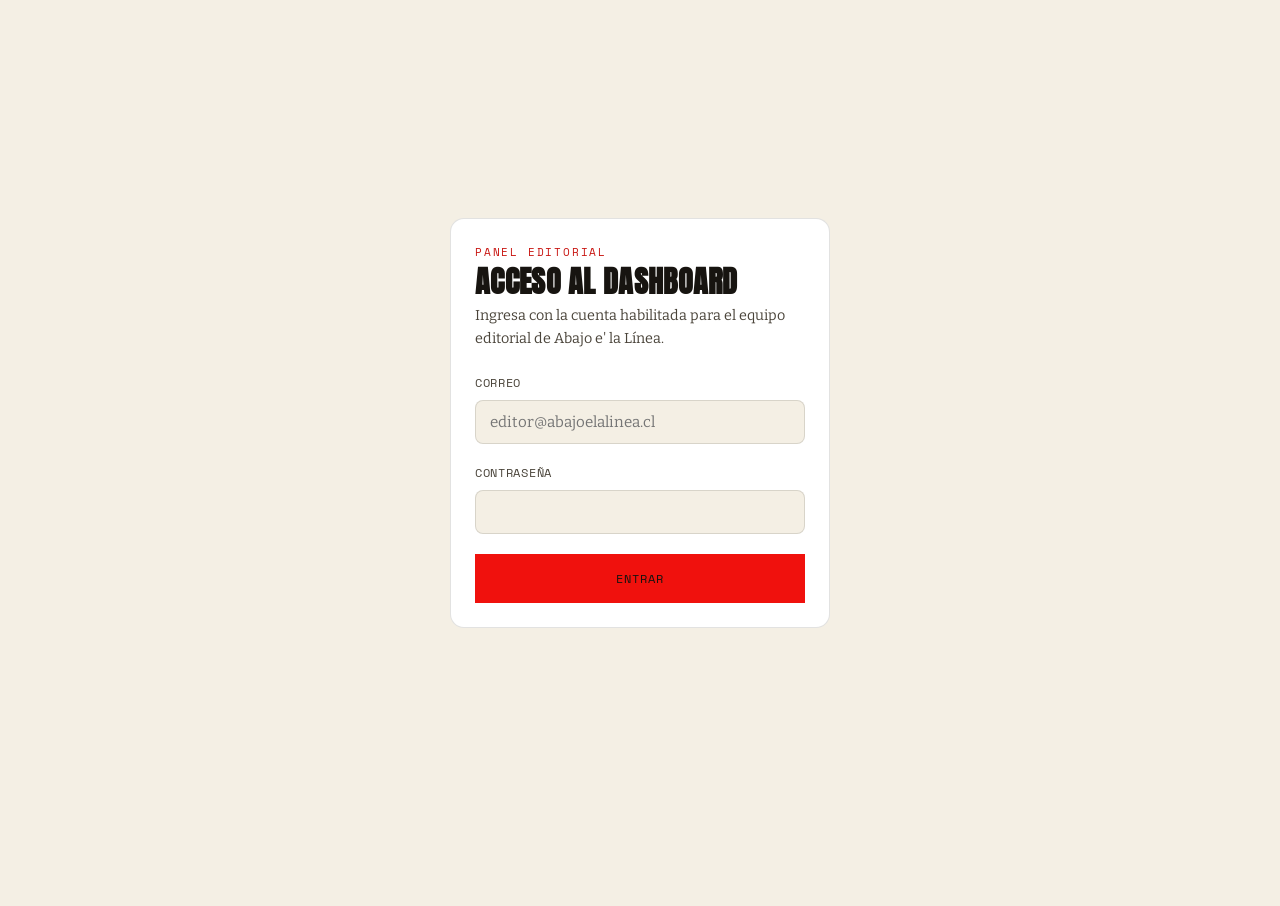
==== commit ece95664: "Mover el toggle de tema al topbar del dashboard y reducir aire superior - El botón de tema pasa a es" ====
--- a/admin.html
+++ b/admin.html
@@ -15,11 +15,7 @@
 <link href="https://fonts.googleapis.com/css2?family=Anton&family=Bitter:wght@400;500;600;700&family=Space+Mono:wght@400;700&display=swap" rel="stylesheet">
 
 <section id="admin">
-  <div class="wrap" style="max-width:1080px; padding-top:40px; padding-bottom:80px;">
-
-    <div style="display:flex; justify-content:flex-end;">
-      <button class="theme-toggle" aria-label="Cambiar tema"></button>
-    </div>
+  <div class="wrap" style="max-width:1080px; padding-top:20px; padding-bottom:80px;">
 
     <!-- Login -->
     <div id="loginScreen" style="min-height:70vh; display:flex; align-items:center;">
@@ -50,7 +46,8 @@
           <h1 class="section-title" style="font-size:1.9rem;">Gestión manual de noticias</h1>
           <p style="color:var(--cream-dim); font-size:0.85rem; margin-top:4px;">Sesión activa como <span id="sessionEmail"></span></p>
         </div>
-        <div style="display:flex; gap:10px; flex-wrap:wrap;">
+        <div style="display:flex; gap:10px; flex-wrap:wrap; align-items:center;">
+          <button class="theme-toggle" aria-label="Cambiar tema"></button>
           <button type="button" class="btn btn-ghost" id="refreshBtn">Actualizar</button>
           <button type="button" class="btn btn-ghost" id="newBtn">+ Nueva noticia</button>
           <button type="button" class="btn btn-ghost" id="logoutBtn">Salir</button>
